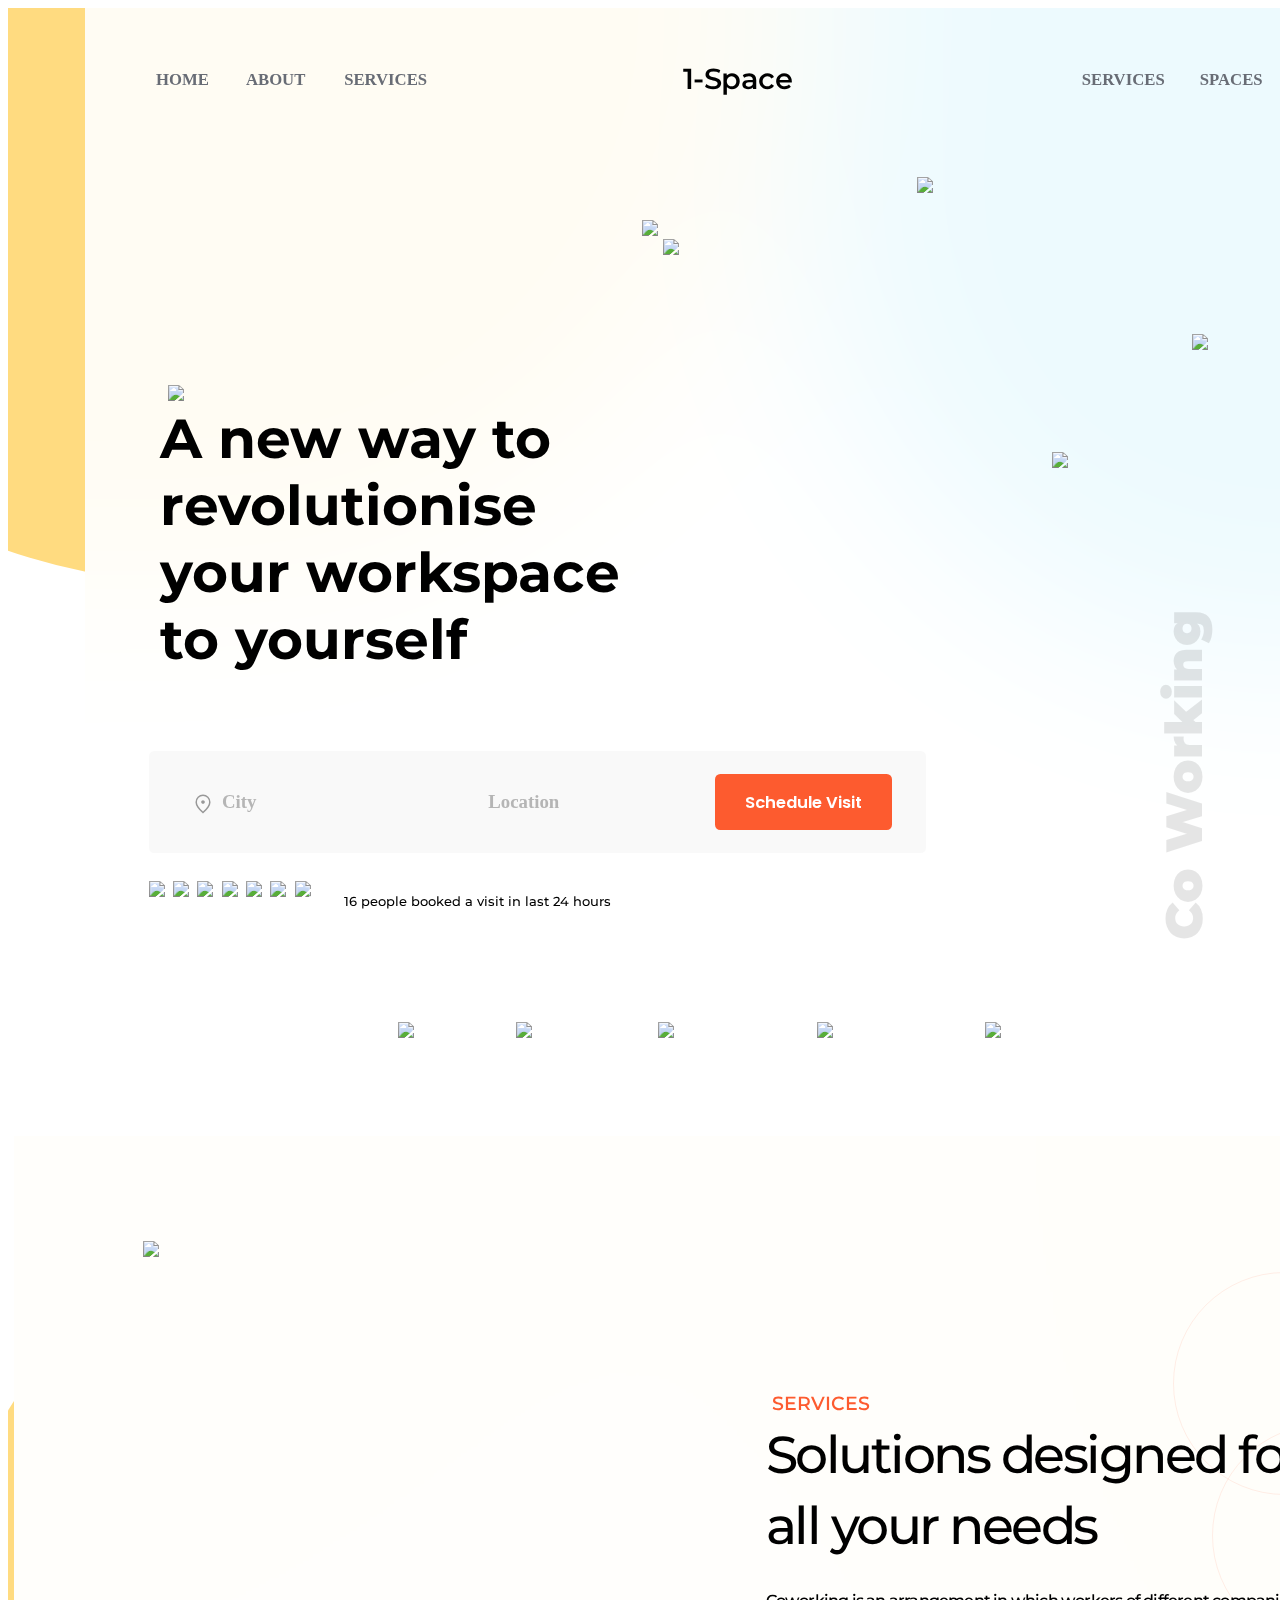
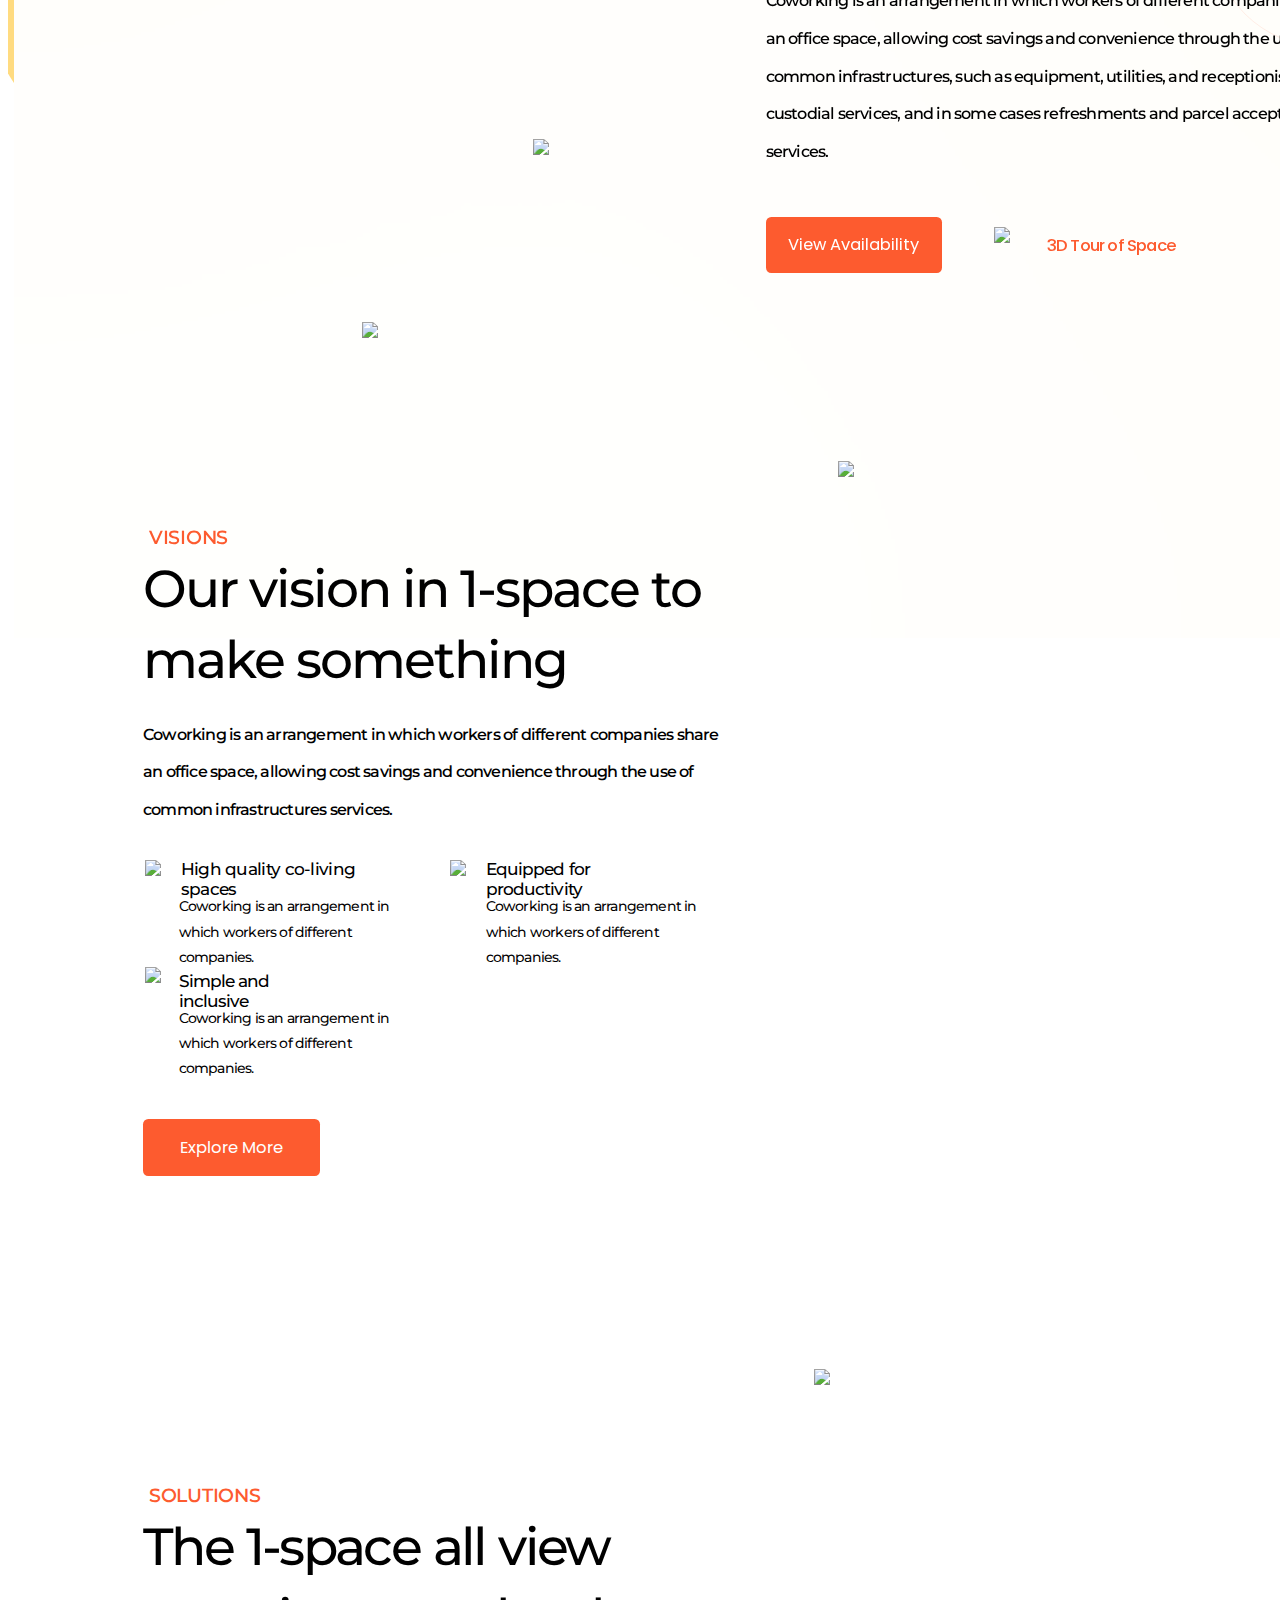
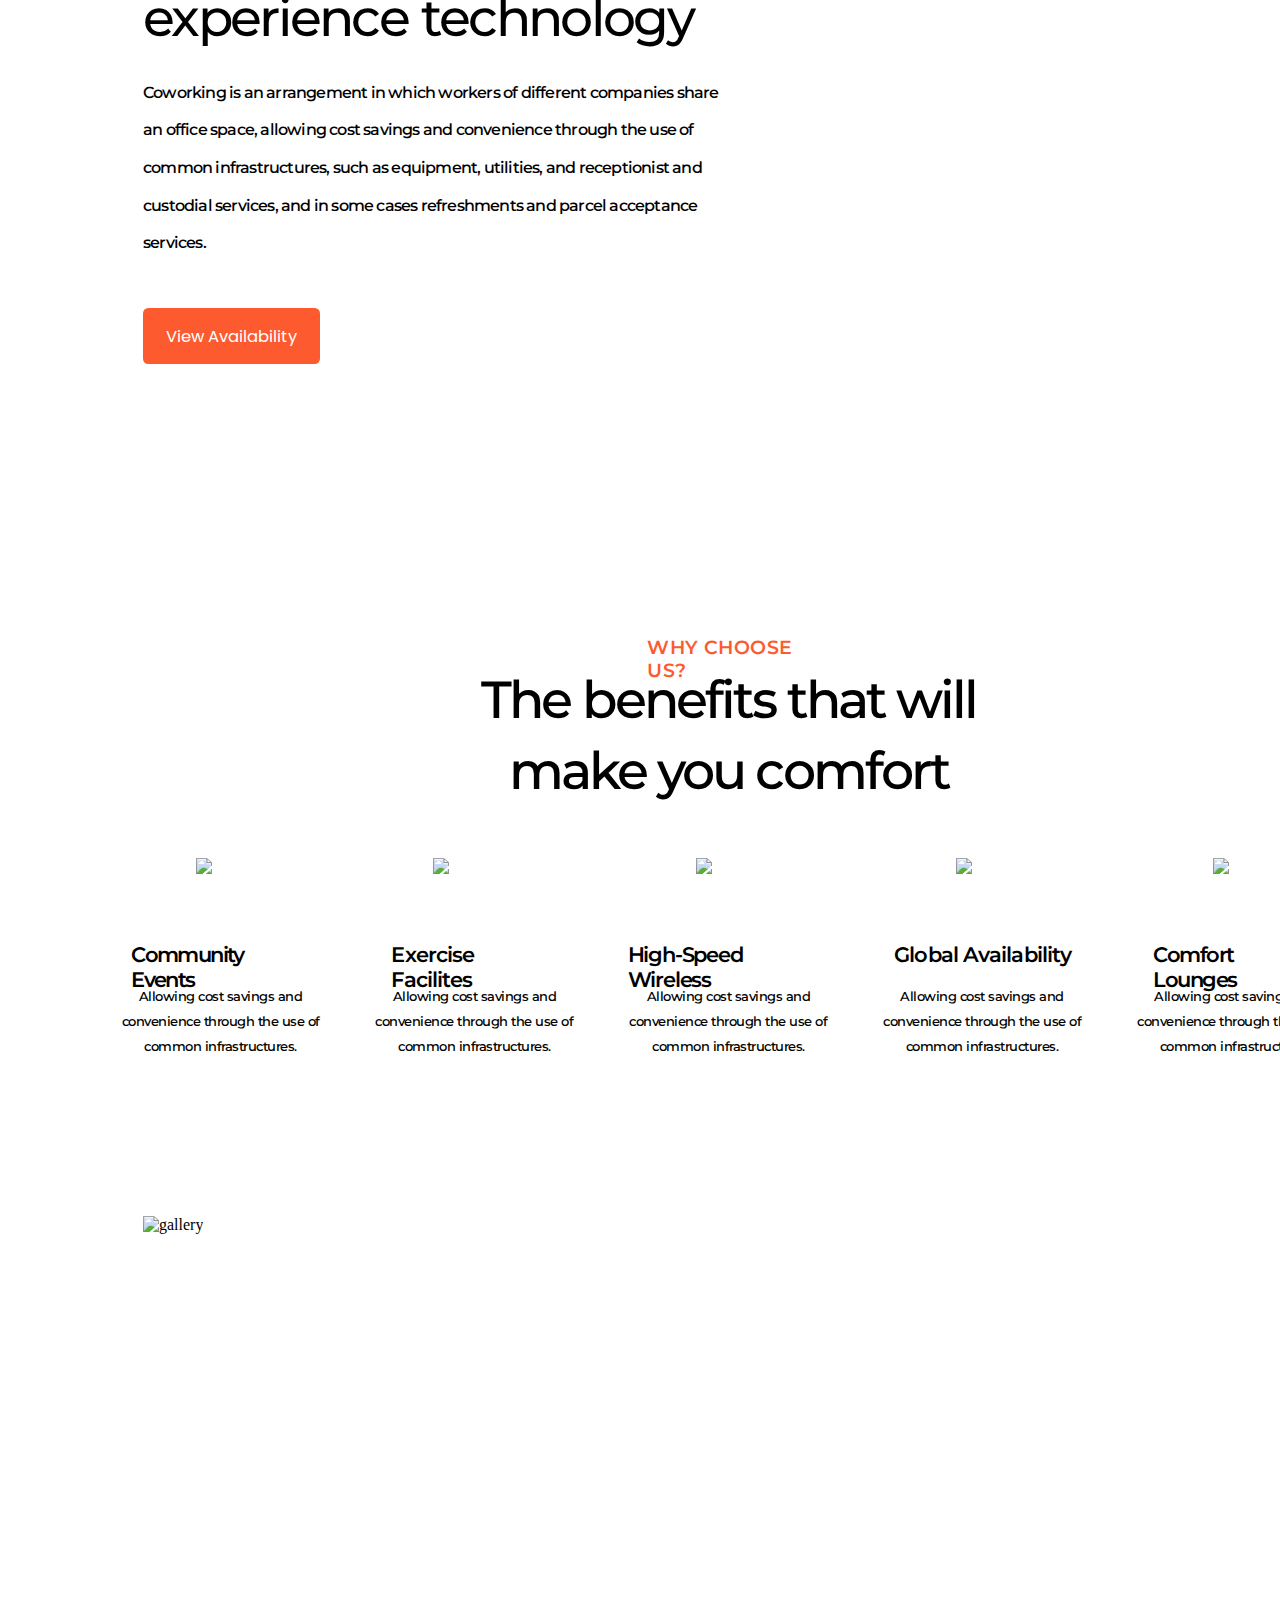
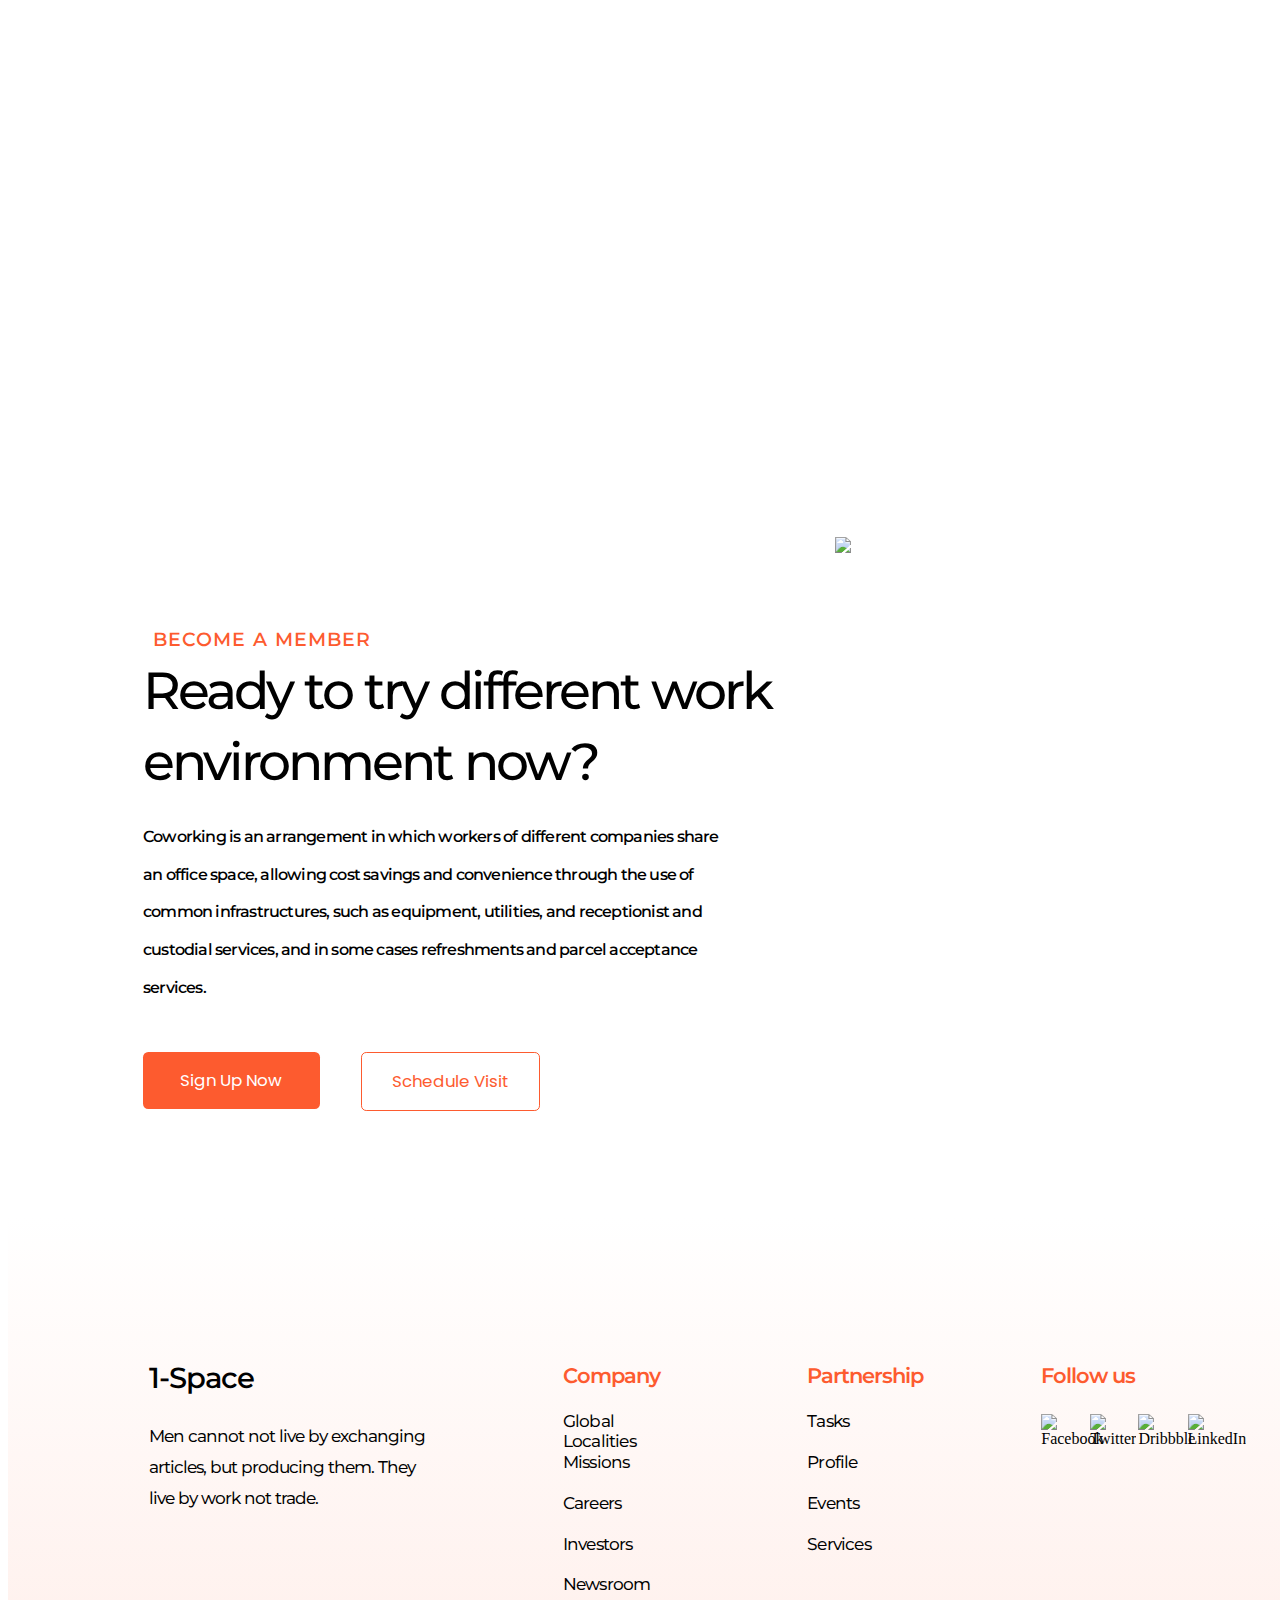
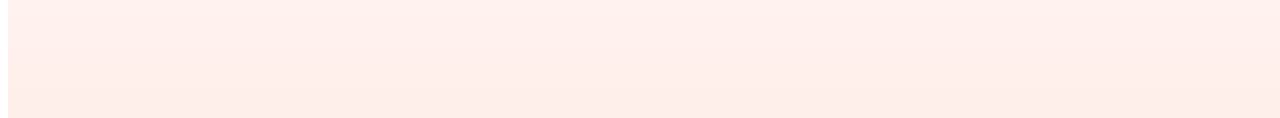
==== CSE Lab Courses/2nd Semester/Web Design Lab (FTTE)/Assignment 1/1-Space/index.html @ 78425a71 "Add files via upload" ====
<!DOCTYPE html>
<html lang="en">
<head>
    <meta charset="UTF-8">
    <meta name="viewport" content="width=device-width, initial-scale=1.0">
    <title>1-Space</title>
    <link rel="stylesheet" href="style.css">
    <link rel="preconnect" href="https://fonts.googleapis.com">
    <link rel="preconnect" href="https://fonts.gstatic.com" crossorigin>
    <link href="https://fonts.googleapis.com/css2?family=Montserrat:ital,wght@0,100..900;1,100..900&display=swap" rel="stylesheet">
    <link
      href="https://db.onlinewebfonts.com/c/9b72b5e8dafcf26afb1b22f21acf3c58?family=Cera+PRO+Medium"
      rel="stylesheet"
    />
    <link rel="preconnect" href="https://fonts.googleapis.com">
    <link rel="preconnect" href="https://fonts.gstatic.com" crossorigin>
    <link href="https://fonts.googleapis.com/css2?family=Montserrat:ital,wght@0,100..900;1,100..900&family=Roboto:ital,wght@0,100..900;1,100..900&display=swap" rel="stylesheet">
    <link rel="preconnect" href="https://fonts.googleapis.com">
    <link rel="preconnect" href="https://fonts.gstatic.com" crossorigin>
    <link href="https://fonts.googleapis.com/css2?family=Montserrat:ital,wght@0,100..900;1,100..900&family=Poppins:ital,wght@0,100;0,200;0,300;0,400;0,500;0,600;0,700;0,800;0,900;1,100;1,200;1,300;1,400;1,500;1,600;1,700;1,800;1,900&family=Roboto:ital,wght@0,100..900;1,100..900&display=swap" rel="stylesheet">
    <link rel="preconnect" href="https://fonts.googleapis.com">
    <link rel="preconnect" href="https://fonts.gstatic.com" crossorigin>
    <link href="https://fonts.googleapis.com/css2?family=Montserrat:ital,wght@0,100..900;1,100..900&family=Poppins:ital,wght@0,100;0,200;0,300;0,400;0,500;0,600;0,700;0,800;0,900;1,100;1,200;1,300;1,400;1,500;1,600;1,700;1,800;1,900&family=Roboto:ital,wght@0,100..900;1,100..900&display=swap" rel="stylesheet">
</head>
<body>
    <div class="main">
        <div class="circle1"></div>
        <div class="circle2"></div>
        <div class="main1"></div> <!-- Blured plate -->

        <div class="menu1">
            <div class="Home"><a href="#">HOME</a></div>
            <div class="About"><a href="#">ABOUT</a></div>
            <div class="Services"><a href="#">SERVICES</a></div>
        </div>

        <div class="menu2">1-Space</div>
        <div class="menu3"><a href="#">SERVICES</a></div>
        <div class="menu4"><a href="#">SPACES</a></div>
        <div class="menu5"><a href="#">EVENTS</a></div>
        <div class="wavy-text"><img src="images/Vector 1.png"></div>
        <div class="A_new_wa_text"><h1>A new way to revolutionise your workspace to yourself</h1></div>
        <div class="rectangle"><img src="images/Rectangle 10.png"></div>
        <div class="mask_group"><img src="images/Mask Group.png"></div>
        <div class="ellipse1_img"><img src="images/Ellipse 1.png"></div>
        <div class="ellipse3_img"><img src="images/Ellipse 3.png"></div>
        <div class="ellipse2_img"><img src="images/Ellipse 2.png"></div>
        <div class="co_working_text"><b>Co Working</b></div>
        <div class="transperent_base"></div>
        <div class="Sche">
            <button class="b1">Schedule Visit</button>
        </div>
        <div class="location"><a href="#">Location</a></div>
        <div class="city"><a href="#">City</a></div>
        <div class="location_icon"><svg xmlns="http://www.w3.org/2000/svg" height="24px" viewBox="0 -960 960 960" width="24px" fill="#989898"><path d="M480.07-485.39q29.85 0 51.04-21.26 21.2-21.26 21.2-51.11 0-29.85-21.26-51.05Q509.79-630 479.93-630q-29.85 0-51.04 21.26-21.2 21.26-21.2 51.12 0 29.85 21.26 51.04 21.26 21.19 51.12 21.19ZM480-179.46q117.38-105.08 179.65-201.58 62.27-96.5 62.27-169.04 0-109.38-69.5-179.84-69.5-70.46-172.42-70.46-102.92 0-172.42 70.46-69.5 70.46-69.5 179.84 0 72.54 62.27 169.04 62.27 96.5 179.65 201.58Zm0 79.84Q329-230.46 253.54-343.15q-75.46-112.7-75.46-206.93 0-138.46 89.57-224.19Q357.23-860 480-860t212.35 85.73q89.57 85.73 89.57 224.19 0 94.23-75.46 206.93Q631-230.46 480-99.62Zm0-458.07Z"/></svg></div>
        <div class="img1"><img src="images/Ellipse 31.png"></div>
        <div class="img2"><img src="images/Ellipse 32.png"></div>
        <div class="img3"><img src="images/Ellipse 33.png"></div>
        <div class="img4"><img src="images/Ellipse 34.png"></div>
        <div class="img5"><img src="images/Ellipse 35.png"></div>
        <div class="img6"><img src="images/Ellipse 36.png"></div>
        <div class="img7"><img src="images/Ellipse 37.png"></div>
        <div class="ten">+10</div>
        <div class="sixten_people_text">16 people booked a visit in last 24 hours</div>
        <div class="five_img">
            <div class="google_img"><img src="images/google.png"></div>
            <div class="slack_img"><img src="images/slack.png"></div>
            <div class="Bitmap_img"><img src="images/Bitmap (1).png"></div>
            <div class="dropbox_img"><img src="images/dropbox.png"></div>
            <div class="shopify_img"><img src="images/shopify.png"></div>
        </div>


        <!-- division2 -->


        <div class="circle3"></div>
        <div class="circle4"></div>
        <div class="div1"></div>
        <div class="ring1"></div>
        <div class="ring2"></div>
        <div class="ring3"></div>
        <div class="group88_img"><img src="images/Group 88.png"></div>
        <div class="group46_img"><img src="images/Group 46.png"></div>
        <div class="group84_img"><img src="images/Group 84.png"></div>
        <button class="ser_text">SERVICES</button>
        <div class="solutions_text">Solutions designed for all your needs</div>
        <div class="coworking_is_an_text">Coworking is an arrangement in which workers of different companies share an office space, allowing cost savings and convenience through the use of common infrastructures, such as equipment, utilities, and receptionist and custodial services, and in some cases refreshments and parcel acceptance services.</div>
        <div class="view_ava">
            <button class="b2">View Availability</button>
        </div>
        <div class="group83_img"><img src="images/Group 83.png"></div>
        <div class="backBotton_color"></div>
        <button class="threeD_text">3D Tour of Space</button>


        <!-- division3 -->


        <button class="visions_text">VISIONS</button>
        <div class="ourVision_text">Our vision in 1-space to make something</div>
        <div class="CoworkingIsAn_text">Coworking is an arrangement in which workers of different companies share an office space, allowing cost savings and convenience through the use of common infrastructures services.</div>
        <div class="group94_img"><img src="images/Group 94.png"></div>
        <div class="group96_img"><img src="images/Group 96.png"></div>
        <div class="group95_img"><img src="images/Group 95.png"></div>
        <div class="highQuality_text">High quality co-living spaces</div>
        <div class="CoworkingIsAnArrangement1_text">Coworking is an arrangement in which workers of different companies.</div>
        <div class="simple_text">Simple and inclusive</div>
        <div class="CoworkingIsAnArrangement2_text">Coworking is an arrangement in which workers of different companies.</div>
        <div class="equipped_text">Equipped for productivity</div>
        <div class="CoworkingIsAnArrangement3_text">Coworking is an arrangement in which workers of different companies.</div>
        <div class="group85_img"><img src="images/Group 85.png"></div>
        <div class="exploreMore">
            <button class="b3">Explore More</button>
        </div>


        <!-- division4 -->


        <button class="solutions_text_header">SOLUTIONS</button>
        <div class="theOneSpace_text">The 1-space all view experience technology</div>
        <div class="coworkingIs_text">Coworking is an arrangement in which workers of different companies share an office space, allowing cost savings and convenience through the use of common infrastructures, such as equipment, utilities, and receptionist and custodial services, and in some cases refreshments and parcel acceptance services.</div>
        <div class="view_ava2">
            <button class="b4">View Availability</button>
        </div>
        <div class="group91_img"><img src="images/Group 91.png"></div>


        <!-- division5 -->

        
        <div class="whyChooseUs_text">WHY CHOOSE US?</div>
        <div class="theBenefits_text">The benefits that will make you comfort</div>
        <div class="container">
            <div class="event_img"><img src="images/event.png"></div>
            <div class="dumbbell_img"><img src="images/dumbbell.png"></div>
            <div class="wifi_img"><img src="images/wifi (1).png"></div>
            <div class="internet_img"><img src="images/internet.png"></div>
            <div class="group_img"><img src="images/Group.png"></div>
            <div class="community_text">Community Events</div>
            <div class="exercise_text">Exercise Facilites</div>
            <div class="high-speed_text">High-Speed Wireless</div>
            <div class="global_text">Global Availability</div>
            <div class="comfort_text">Comfort Lounges</div>
            <div class="allowingCost1_text">Allowing cost savings and convenience through the use of common infrastructures.</div>
            <div class="allowingCost2_text">Allowing cost savings and convenience through the use of common infrastructures.</div>
            <div class="allowingCost3_text">Allowing cost savings and convenience through the use of common infrastructures.</div>
            <div class="allowingCost4_text">Allowing cost savings and convenience through the use of common infrastructures.</div>
            <div class="allowingCost5_text">Allowing cost savings and convenience through the use of common infrastructures.</div>
        </div>


        <!-- division6 -->


        <div class="gallery_img"><img src="images/Gallery.png" alt="gallery"></div>


        <!-- division7 -->


        <button class="becomeA_text">BECOME A MEMBER</button>
        <div class="readyTo_text">Ready to try different work environment now?</div>
        <div class="coworkingIs2_text">Coworking is an arrangement in which workers of different companies share an office space, allowing cost savings and convenience through the use of common infrastructures, such as equipment, utilities, and receptionist and custodial services, and in some cases refreshments and parcel acceptance services.</div>
        <div class="sign_Up_Now">
            <button class="b5">Sign Up Now</button>
        </div>
        <div class="schedule_Visit">
            <button class="b6">Schedule Visit</button>
        </div>
        <div class="image_img"><img src="images/image.png"></div>


        <!-- division8 -->


        <div class="footer_background"></div>
        <div class="onespace_text">1-Space</div>
        <div class="menCannot_text">Men cannot not live by exchanging articles, but producing them. They live by work not trade.</div>
        <div class="company_text">Company</div>
        <div class="company_subpart_text">
            <div class="globalLocalities_text"><a href="#">Global Localities</a></div>
            <div class="missions_text"><a href="#">Missions</a></div>
            <div class="careers_text"><a href="#">Careers</a></div>
            <div class="investors_text"><a href="#">Investors</a></div>
            <div class="newsroom_text"><a href="#">Newsroom</a></div>
        </div>
        <div class="partnership_text">Partnership</div>
        <div class="partnership_subpart_text">
            <div class="tasks_text"><a href="#">Tasks</a></div>
            <div class="profile_text"><a href="#">Profile</a></div>
            <div class="events_text"><a href="#">Events</a></div>
            <div class="serVices_text"><a href="#">Services</a></div>
        </div>
        <div class="followUs_text">Follow us</div>
        <div class="facebook_img"><img src="images/Facebook.png" alt="Facebook"></div>
        <div class="twitter_img"><img src="images/Twitter.png" alt="Twitter"></div>
        <div class="dribbble_img"><img src="images/Dribbble.png" alt="Dribbble"></div>
        <div class="linkedIn_img"><img src="images/LinkedIn.png" alt="LinkedIn"></div>
    </div>
</body>
</html>
---- CSE Lab Courses/2nd Semester/Web Design Lab (FTTE)/Assignment 1/1-Space/style.css ----
.main{
    height: 6510px;
    width: 1441px;
    background-color: white;
    overflow: hidden;
    position: absolute;
}
.main a:hover{
    color: #FD5B2F;
}
.menu1{
    height: 41.79px;
    width: 285.21px;
    position: absolute;

    top: 51.19px;
    left: 137.64px;
}
.menu1 a{
    text-decoration: none;
    font-family: "Cera PRO Medium";
    font-optical-sizing: auto;
    font-weight: 599;
    font-style: normal;
    font-size: 16.72px;
    color: #686C75;
    transition: 0.4s;
}
.menu2{
    height: 36.57px;
    width: 114.47px;
    position: absolute;

    font-family: "Montserrat", sans-serif;
    font-optical-sizing: auto;
    font-weight: 580;
    font-style: normal;
    font-size: 29.25px;
    letter-spacing: -0.5px;

    top: 53.28px;
    left: 674.63px;
}
.menu3{
    height: 20.89px;
    width: 76.27px;
    position: absolute;

    top: 61.64px;
    left: 1073.73px;
}
.menu3 a{
    text-decoration: none;
    font-family: "Cera PRO Medium";
    font-optical-sizing: auto;
    font-weight: 599;
    font-style: normal;
    font-size: 16.72px;
    color: #686C75;
    transition: 0.4s;
}
.menu4{
    height: 20.89px;
    width: 59.55px;
    position: absolute;

    top: 61.64px;
    left: 1191.78px;
}
.menu4 a{
    text-decoration: none;
    font-family: "Cera PRO Medium";
    font-optical-sizing: auto;
    font-weight: 599;
    font-style: normal;
    font-size: 16.72px;
    color: #686C75;
    transition: 0.4s;
}
.menu5{
    height: 20.89px;
    width: 61.64px;
    position: absolute;

    top: 61.64px;
    left: 1293.12px;
}
.menu5 a{
    text-decoration: none;
    font-family: "Cera PRO Medium";
    font-optical-sizing: auto;
    font-weight: 599;
    font-style: normal;
    font-size: 16.72px;
    color: #686C75;
    transition: 0.4s;
}
.Home a{
    height: 20.89px;
    width: 48.06px;
    position: absolute;

    top: 10.45px;
    left: 10.45px;
}
.About a{
    height: 20.89px;
    width: 56.42px;
    position: absolute;

    top: 10.45px;
    left: 100.3px;
}
.Services a{
    height: 20.89px;
    width: 76.27px;
    position: absolute;

    top: 10.45px;
    left: 198.5px;
}
.circle1{
    height: 1172.2px;
    width: 1172.2px;
    background-color: #FFDB80;
    border-radius: 600px;
    
    position: absolute;
    top: -597px;
    left: -394px;
}
.circle2{
    height: 944px;
    width: 943px;
    background-color: #47CAF3;
    border-radius: 600px;
    
    position: absolute;
    top: -288.51px;
    left: 801.18px;
}
.main1{
    height: 940px;
    width: 1364px;
    background-color: rgba(255, 255, 255, 0.9);
    backdrop-filter: blur(100px);

    position: absolute;
    right: 0px;
}
.wavy-text {
    position: absolute;
    width: 78.36px;
    height: 15.67px;
    top: 377.15px;
    left: 159.58px;
}
.A_new_wa_text{
    position: absolute;
    width: 474.31px;
    height: 271.63px;
    left: 152.26px;
    top: 360.4px;
    font-family: "Montserrat", sans-serif;
    font-optical-sizing: auto;
    font-weight: 563;
    font-style: normal;
    font-size: 27.51px;
}
.rectangle{
    position: absolute;
    left: 633.89px;
    top: 212.08px;
    width: 476.4px;
    height: 710.95px;
}
.mask_group{
    position: absolute;
    left: 654.79px;
    top: 230.89px;
    width: 476.4px;
    height: 690.57px;
}
.ellipse1_img{
    position: absolute;
    left: 909.37px;
    top: 168.55px;
    width: 230.89px;
    height: 230.89px;
}
.ellipse3_img{
    position: absolute;
    left: 1184.14px;
    top: 326.3px;
    width: 74.18px;
    height: 74.18px;
}
.ellipse2_img{
    position: absolute;
    left: 1044.19px;
    top: 444.36px;
    width: 141.04px;
    height: 141.04px;
}
.co_working_text{
    position: absolute;
    left: 1143.72px;
    top: 457.46px;
    width: 67.91px;
    height: 474.31px;
    font-family: "Montserrat", sans-serif;
    font-optical-sizing: auto;
    font-weight: 563;
    font-style: normal;
    font-size: 51.19px;
    writing-mode: sideways-lr;
    color: rgba(0, 0, 0, 0.1);
}
.transperent_base{
    position: absolute;
    left: 140.77px;
    top: 742.81px;
    width: 777.29px;
    height: 102.38px;
    background-color: rgba(243, 243, 243, 0.5);
    backdrop-filter: blur(20px);
    border-radius: 5.22px;
}
.Sche{
    position: absolute;
    left: 707.02px;
    top: 765.8px;
    width: 176.56px;
    height: 56.42px;
    background-color: #FD5B2F;
    border-radius: 5.22px;
    transition: 0.4s;
}
.Sche:hover{
    background-color: #FFDB80;
}
.b1{
    position: absolute;
    width: 176.56px;
    height: 56.42px;
    color: #FFFFFF;
    background-color: transparent;
    border: none;
    font-family: "Poppins", sans-serif;
    font-optical-sizing: auto;
    font-weight: 563;
    font-style: normal;
    font-size: 16.42px;
    transition: 0.4s;
}
.b1:hover{
    color: #FD5B2F;
}
.location{
    position: absolute;
    left: 480.31px;
    top: 782.51px;
    width: 75.22px;
    height: 24.03px;
}
.location a{
    text-decoration: none;
    font-family: "Cera PRO Medium";
    font-optical-sizing: auto;
    display: flex;
    flex-wrap: nowrap;
    justify-content: space-between;
    font-weight: 599;
    font-style: normal;
    font-size: 18.81px;
    color: rgba(152, 152, 152, 0.7);
    transition: 0.4s;
}
.location:hover{
    color: #FD5B2F;
}
.city{
    position: absolute;
    left: 213.9px;
    top: 782.51px;
    width: 35.52px;
    height: 24.03px;
}
.city a{
    text-decoration: none;
    font-family: "Cera PRO Medium";
    font-optical-sizing: auto;
    display: flex;
    flex-wrap: nowrap;
    justify-content: space-between;
    font-weight: 599;
    font-style: normal;
    font-size: 18.81px;
    color: rgba(152, 152, 152, 0.7);
    transition: 0.4s;
}
.city:hover{
    color: #FD5B2F;
}
.location_icon{
    position: absolute;
    left: 182.56px;
    top: 783.56px;
    width: 15.67px;
    height: 20.89px;
}
.img1{
    position: absolute;
    left: 140.77px;
    top: 873.4px;
    width: 36px;
    height: 36px;
}
.img2{
    position: absolute;
    left: 165.07px;
    top: 873.4px;
    width: 36px;
    height: 36px;
}
.img3{
    position: absolute;
    left: 189.37px;
    top: 873.4px;
    width: 36px;
    height: 36px;
}
.img4{
    position: absolute;
    left: 213.67px;
    top: 873.4px;
    width: 36px;
    height: 36px;
}
.img5{
    position: absolute;
    left: 237.96px;
    top: 873.4px;
    width: 36px;
    height: 36px;
}
.img6{
    position: absolute;
    left: 262.26px;
    top: 873.4px;
    width: 36px;
    height: 36px;
}
.img7{
    position: absolute;
    left: 286.56px;
    top: 873.4px;
    width: 36px;
    height: 36px;
}
.ten{
    position: absolute;
    left: 295.3px;
    top: 873.4px;
    width: 19.85px;
    height: 37.61px;
    font-family: "Montserrat", sans-serif;
    font-optical-sizing: auto;
    font-weight: 500;
    font-style: normal;
    font-size: 10.45px;
    line-height: 37.6px;
    color: #FFFFFF;
}
.sixten_people_text{
    position: absolute;
    left: 336.14px;
    top: 874.69px;
    width: 581.92px;
    height: 37.61px;
    font-family: "Montserrat", sans-serif;
    font-optical-sizing: auto;
    font-weight: 500;
    font-style: normal;
    font-size: 12.54px;
    line-height: 37.6px;
}
.five_img{
    position: absolute;
    left: 390.47px;
    top: 1014.44px;
    width: 670.56px;
    height: 24.15px;
}
.google_img{
    position: absolute;
    width: 71.1px;
    height: 24.15px;
}
.slack_img{
    position: absolute;
    left: 117.58px;
    width: 95.83px;
    height: 24.15px;
}
.Bitmap_img{
    position: absolute;
    left: 259.9px;
    width: 112.44px;
    height: 24.15px;
}
.dropbox_img{
    position: absolute;
    left: 418.82px;
    width: 120.74px;
    height: 24.15px;
}
.shopify_img{
    position: absolute;
    left: 586.04px;
    width: 84.52px;
    height: 24.15px;
}


/* division2 */


.circle3{
    position: absolute;
    left: -36px;
    top: 1276px;
    width: 516px;
    height: 516px;
    background-color: #FFDB80;
    border-radius: 600px;
}
.circle4{
    position: absolute;
    left: 980px;
    top: 1248px;
    width: 726px;
    height: 726px;
    background-color: #FFDB80;
    border-radius: 600px;
}
.div1{
    position: absolute;
    left: 6px;
    top: 1128px;
    width: 1441px;
    height: 1102px;
    background-color: rgba(255, 255, 255, 0.9);
    backdrop-filter: blur(454.02px);
}
.ring1{
    position: absolute;
    left: 1165.12px;
    top: 1264.14px;
    width: 220.93px;
    height: 220.93px;
    border-radius: 600px;
    border: 1.04px solid rgba(253, 91, 47,0.1);
}
.ring2{
    position: absolute;
    left: 1203.89px;
    top: 1415.63px;
    width: 220.93px;
    height: 220.93px;
    border-radius: 600px;
    border: 1.04px solid rgba(253, 91, 47,0.1);
}
.ring3{
    position: absolute;
    left: 1313.91px;
    top: 1308.32px;
    width: 220.93px;
    height: 220.93px;
    border-radius: 600px;
    border: 1.04px solid rgba(253, 91, 47,0.1);
}
.group88_img{
    position: absolute;
    left: 135px;
    top: 1232.8px;
    width: 475.36px;
    height: 663.41px;
}
.group46_img{
    position: absolute;
    left: 524.69px;
    top: 1731.14px;
    width: 133.73px;
    height: 128.5px;
}
.group84_img{
    position: absolute;
    left: 354.4px;
    top: 1913.97px;
    width: 36.57px;
    height: 9.4px;
}
.ser_text{
    position: absolute;
    left: 757.67px;
    top: 1383.24px;
    width: 97.16px;
    height: 22.98px;
    background-color: transparent;
    border: none;
    font-family: "Montserrat", sans-serif;
    font-optical-sizing: auto;
    font-weight: 553;
    font-style: normal;
    font-size: 18.81px;
    color: #FD5B2F;
    transition: 0.4s;
}
.ser_text:hover{
    color: #FFDB80;
}
.solutions_text{
    position: absolute;
    left: 757.67px;
    top: 1411.45px;
    width: 546.4px;
    height: 142.08px;
    font-family: "Montserrat", sans-serif;
    font-optical-sizing: auto;
    line-height: 71px;
    letter-spacing: -2.5px;
    font-weight: 503;
    font-style: normal;
    font-size: 52.24px;
    transition: 0.4s;
}
.coworking_is_an_text{
    position: absolute;
    left: 757.67px;
    top: 1574.43px;
    width: 587.15px;
    height: 150.44px;
    font-family: "Montserrat", sans-serif;
    font-optical-sizing: auto;
    font-style: normal;
    font-weight: 533;
    font-size: 15.67px;
    line-height: 37.6px;
    letter-spacing: -0.8px;
}
.view_ava{
    position: absolute;
    left: 757.67px;
    top: 1808.65px;
    width: 176.56px;
    height: 56.42px;
    background-color: #FD5B2F;
    border-radius: 5.22px;
    transition: 0.4s;
}
.view_ava:hover{
    background-color: #FFDB80;
}
.b2{
    position: absolute;
    width: 176.56px;
    height: 56.42px;
    color: #FFFFFF;
    background-color: transparent;
    border: none;
    font-family: "Poppins", sans-serif;
    font-optical-sizing: auto;
    font-style: normal;
    font-size: 16.42px;
    transition: 0.4s;
}
.b2:hover{
    color: #FD5B2F;
}
.backBotton_color{
    position: absolute;
    left: 986.46px;
    top: 1819.1px;
    width: 35.52px;
    height: 35.52px;
    border-radius: 600px;
    background-color: transparent;
    transition: 0.4s;
}
.backBotton_color:hover{
    background-color: rgba(255, 219, 128, 0.2);
}
.group83_img{
    position: absolute;
    left: 986.46px;
    top: 1819.1px;
    width: 35.52px;
    height: 35.52px;
}
.threeD_text{
    position: absolute;
    left: 1027.66px;
    top: 1822.94px;
    width: 151.64px;
    height: 19.85px;
    border: none;
    font-family: "Poppins", sans-serif;
    font-optical-sizing: auto;
    font-style: normal;
    font-size: 16.72px;
    font-weight: 401;
    letter-spacing: -0.8px;
    background-color: transparent;
    color: #FD5B2F;
    transition: 0.4s;
}
.threeD_text:hover{
    color: #FFDB80;
}


/* division3 */


.visions_text{
    position: absolute;
    left: 135px;
    top: 2116.65px;
    width: 82.53px;
    height: 22.98px;
    background-color: transparent;
    border: none;
    font-family: "Montserrat", sans-serif;
    font-optical-sizing: auto;
    font-weight: 550;
    font-style: normal;
    font-size: 18.81px;
    letter-spacing: -0.3px;
    color: #FD5B2F;
    transition: 0.4s;
}
.visions_text:hover{
    color: #FFDB80;
}
.ourVision_text{
    position: absolute;
    left: 135px;
    top: 2144.86px;
    width: 561.03px;
    height: 142.08px;
    font-family: "Montserrat", sans-serif;
    font-optical-sizing: auto;
    font-weight: 500;
    font-style: normal;
    line-height: 71px;
    letter-spacing: -2px;
    font-size: 52.24px;
}
.CoworkingIsAn_text{
    position: absolute;
    left: 135px;
    top: 2307.84px;
    width: 587.15px;
    height: 112.83px;
    font-family: "Montserrat", sans-serif;
    font-optical-sizing: auto;
    font-style: normal;
    font-weight: 540;
    font-size: 15.67px;
    line-height: 37.6px;
    letter-spacing: -0.8px;
}
.group94_img{
    position: absolute;
    left: 137.09px;
    top: 2452.01px;
    width: 21.94px;
    height: 22.98px;
}
.group96_img{
    position: absolute;
    left: 137.09px;
    top: 2558.57px;
    width: 21.94px;
    height: 25.07px;
}
.group95_img{
    position: absolute;
    left: 442.16px;
    top: 2452.01px;
    width: 26.12px;
    height: 20.89px;
}
.highQuality_text{
    position: absolute;
    left: 172.61px;
    top: 2450.97px;
    width: 223.57px;
    height: 19.85px;
    font-family: "Montserrat", sans-serif;
    font-optical-sizing: auto;
    font-weight: 500;
    font-style: normal;
    letter-spacing: -0.7px;
    font-size: 16.72px;
}
.CoworkingIsAnArrangement1_text{
    position: absolute;
    left: 170.52px;
    top: 2486.49px;
    width: 247.6px;
    height: 50.15px;
    font-family: "Montserrat", sans-serif;
    font-optical-sizing: auto;
    font-style: normal;
    font-weight: 480;
    font-size: 13.58px;
    line-height: 25.1px;
    letter-spacing: -0.8px;
}
.simple_text{
    position: absolute;
    left: 170.52px;
    top: 2562.75px;
    width: 155.67px;
    height: 19.85px;
    font-family: "Montserrat", sans-serif;
    font-optical-sizing: auto;
    font-style: normal;
    font-weight: 500;
    font-size: 16.72px;
    letter-spacing: -1px;
}
.CoworkingIsAnArrangement2_text{
    position: absolute;
    left: 170.52px;
    top: 2598.27px;
    width: 247.6px;
    height: 50.15px;
    font-family: "Montserrat", sans-serif;
    font-optical-sizing: auto;
    font-style: normal;
    font-weight: 480;
    font-size: 13.58px;
    line-height: 25.1px;
    letter-spacing: -0.8px;
}
.equipped_text{
    position: absolute;
    left: 477.68px;
    top: 2450.97px;
    width: 195.37px;
    height: 19.85px;
    font-family: "Montserrat", sans-serif;
    font-optical-sizing: auto;
    font-style: normal;
    font-weight: 500;
    font-size: 16.72px;
    letter-spacing: -0.9px;
}
.CoworkingIsAnArrangement3_text{
    position: absolute;
    left: 477.68px;
    top: 2486.49px;
    width: 247.6px;
    height: 50.15px;
    font-family: "Montserrat", sans-serif;
    font-optical-sizing: auto;
    font-style: normal;
    font-weight: 480;
    font-size: 13.58px;
    line-height: 25.1px;
    letter-spacing: -0.8px;
}
.group85_img{
    position: absolute;
    left: 830.29px;
    top: 2053.08px;
    width: 566.25px;
    height: 724.01px;
}
.exploreMore{
    position: absolute;
    left: 135px;
    top: 2711.11px;
    width: 176.56px;
    height: 56.42px;
    background-color: #FD5B2F;
    border-radius: 5.22px;
    transition: 0.4s;
}
.exploreMore:hover{
    background-color: #FFDB80;
}
.b3{
    position: absolute;
    width: 176.56px;
    height: 56.42px;
    color: #FFFFFF;
    background-color: transparent;
    border: none;
    font-family: "Poppins", sans-serif;
    font-optical-sizing: auto;
    font-style: normal;
    font-size: 16.42px;
    transition: 0.4s;
}
.b3:hover{
    color: #FD5B2F;
}


/* division4 */


.solutions_text_header{
    position: absolute;
    left: 135px;
    top: 3074.68px;
    width: 115.97px;
    height: 22.98px;
    background-color: transparent;
    border: none;
    font-family: "Montserrat", sans-serif;
    font-optical-sizing: auto;
    font-weight: 550;
    font-style: normal;
    font-size: 18.81px;
    letter-spacing: -0.3px;
    color: #FD5B2F;
    transition: 0.4s;
}
.solutions_text_header:hover{
    color: #FFDB80;
}
.theOneSpace_text{
    position: absolute;
    left: 135px;
    top: 3102.88px;
    width: 550.58px;
    height: 142.08px;
    font-family: "Montserrat", sans-serif;
    font-optical-sizing: auto;
    font-weight: 500;
    font-style: normal;
    line-height: 71px;
    letter-spacing: -2.7px;
    word-spacing: 1.5px;
    font-size: 52.24px;
}
.coworkingIs_text{
    position: absolute;
    left: 135px;
    top: 3265.86px;
    width: 587.15px;
    height: 150.44px;
    font-family: "Montserrat", sans-serif;
    font-optical-sizing: auto;
    font-style: normal;
    font-weight: 540;
    font-size: 15.67px;
    line-height: 37.6px;
    letter-spacing: -0.8px;
}
.view_ava2{
    position: absolute;
    left: 135px;
    top: 3499.89px;
    width: 176.56px;
    height: 56.42px;
    background-color: #FD5B2F;
    border-radius: 5.22px;
    transition: 0.4s;
}
.view_ava2:hover{
    background-color: #FFDB80;
}
.b4{
    position: absolute;
    width: 176.56px;
    height: 56.42px;
    color: #FFFFFF;
    background-color: transparent;
    border: none;
    font-family: "Poppins", sans-serif;
    font-optical-sizing: auto;
    font-style: normal;
    font-size: 16.42px;
    transition: 0.4s;
}
.b4:hover{
    color: #FD5B2F;
}
.group91_img{
    position: absolute;
    left: 805.73px;
    top: 2960.8px;
    width: 1086.53px;
    height: 710.42px;
}


/* division5 */


.whyChooseUs_text{
    position: absolute;
    left: 639.38px;
    top: 3827.94px;
    width: 187.01px;
    height: 22.98px;
    font-family: "Montserrat", sans-serif;
    font-optical-sizing: auto;
    font-style: normal;
    font-weight: 600;
    font-size: 18.81px;
    letter-spacing: 0.4px;
    color: #FD5B2F;
}
.theBenefits_text{
    position: absolute;
    left: 472.22px;
    top: 3856.14px;
    width: 497.3px;
    height: 142.08px;
    font-family: "Montserrat", sans-serif;
    font-optical-sizing: auto;
    font-style: normal;
    font-weight: 530;
    font-size: 52.24px;
    line-height: 71px;
    letter-spacing: -2.9px;
    text-align: center;
}
.container{
    position: absolute;
    left: 104.47px;
    top: 4050.47px;
    width: 1231.75px;
    height: 200.59px;
}
.event_img{
    position: absolute;
    left: 83.58px;
    width: 50.14px;
    height: 52.24px;
}
.dumbbell_img{
    position: absolute;
    left: 320.74px;
    width: 83.58px;
    height: 52.24px;
}
.wifi_img{
    position: absolute;
    left: 584.01px;
    width: 63.53px;
    height: 52.24px;
}
.internet_img{
    position: absolute;
    left: 843.11px;
    width: 52.24px;
    height: 52.24px;
}
.group_img{
    position: absolute;
    left: 1100.11px;
    width: 46.92px;
    height: 52.24px;
}
.community_text{
    position: absolute;
    left: 18.81px;
    top: 83.58px;
    width: 179.7px;
    height: 26.12px;
    font-family: "Montserrat", sans-serif;
    font-optical-sizing: auto;
    font-style: normal;
    font-weight: 603;
    font-size: 20.89px;
    letter-spacing: -1.6px;
}
.exercise_text{
    position: absolute;
    left: 278.95px;
    top: 83.58px;
    width: 167.16px;
    height: 26.12px;
    font-family: "Montserrat", sans-serif;
    font-optical-sizing: auto;
    font-style: normal;
    font-weight: 603;
    font-size: 20.89px;
    letter-spacing: -0.9px;
}
.high-speed_text{
    position: absolute;
    left: 515.06px;
    top: 83.58px;
    width: 202.68px;
    height: 26.12px;
    font-family: "Montserrat", sans-serif;
    font-optical-sizing: auto;
    font-style: normal;
    font-weight: 603;
    font-size: 20.89px;
    letter-spacing: -1.2px;
}
.global_text{
    position: absolute;
    left: 781.47px;
    top: 83.58px;
    width: 177.61px;
    height: 26.12px;
    font-family: "Montserrat", sans-serif;
    font-optical-sizing: auto;
    font-style: normal;
    font-weight: 603;
    font-size: 20.89px;
    letter-spacing: -0.8px;
}
.comfort_text{
    position: absolute;
    left: 1040.56px;
    top: 83.58px;
    width: 166.11px;
    height: 26.12px;
    font-family: "Montserrat", sans-serif;
    font-optical-sizing: auto;
    font-style: normal;
    font-weight: 603;
    font-size: 20.89px;
    letter-spacing: -1.5px;
}
.allowingCost1_text{
    position: absolute;
    top: 125.37px;
    width: 216.26px;
    height: 75.22px;
    font-family: "Montserrat", sans-serif;
    font-optical-sizing: auto;
    font-style: normal;
    font-weight: 540;
    font-size: 12.54px;
    text-align: center;
    line-height: 25.1px;
    letter-spacing: -0.5px;
}
.allowingCost2_text{
    position: absolute;
    left: 253.87px;
    top: 125.37px;
    width: 216.26px;
    height: 75.22px;
    font-family: "Montserrat", sans-serif;
    font-optical-sizing: auto;
    font-style: normal;
    font-weight: 540;
    font-size: 12.54px;
    text-align: center;
    line-height: 25.1px;
    letter-spacing: -0.5px;
}
.allowingCost3_text{
    position: absolute;
    left: 507.74px;
    top: 125.37px;
    width: 216.26px;
    height: 75.22px;
    font-family: "Montserrat", sans-serif;
    font-optical-sizing: auto;
    font-style: normal;
    font-weight: 540;
    font-size: 12.54px;
    text-align: center;
    line-height: 25.1px;
    letter-spacing: -0.5px;
}
.allowingCost4_text{
    position: absolute;
    left: 761.62px;
    top: 125.37px;
    width: 216.26px;
    height: 75.22px;
    font-family: "Montserrat", sans-serif;
    font-optical-sizing: auto;
    font-style: normal;
    font-weight: 540;
    font-size: 12.54px;
    text-align: center;
    line-height: 25.1px;
    letter-spacing: -0.5px;
}
.allowingCost5_text{
    position: absolute;
    left: 1015.49px;
    top: 125.37px;
    width: 216.26px;
    height: 75.22px;
    font-family: "Montserrat", sans-serif;
    font-optical-sizing: auto;
    font-style: normal;
    font-weight: 540;
    font-size: 12.54px;
    text-align: center;
    line-height: 25.1px;
    letter-spacing: -0.5px;
}


/* division6 */


.gallery_img{
    position: absolute;
    left: 135px;
    top: 4407.77px;
    width: 1195.19px;
    height: 710.42px;
}


/* division7 */


.becomeA_text{
    position: absolute;
    left: 135px;
    top: 5419.08px;
    width: 237.46px;
    height: 22.98px;
    background-color: transparent;
    border: none;
    font-family: "Montserrat", sans-serif;
    font-optical-sizing: auto;
    font-weight: 550;
    font-style: normal;
    font-size: 18.81px;
    letter-spacing: 1px;
    word-spacing: 1px;
    color: #FD5B2F;
    transition: 0.4s;
}
.becomeA_text:hover{
    color: #FFDB80;
}
.readyTo_text{
    position: absolute;
    left: 135px;
    top: 5447.29px;
    width: 635.2px;
    height: 142.08px;
    font-family: "Montserrat", sans-serif;
    font-optical-sizing: auto;
    font-weight: 500;
    font-style: normal;
    line-height: 71px;
    letter-spacing: -3px;
    word-spacing: 1px;
    font-size: 52.24px;
}
.coworkingIs2_text{
    position: absolute;
    left: 135px;
    top: 5610.27px;
    width: 587.15px;
    height: 150.44px;
    font-family: "Montserrat", sans-serif;
    font-optical-sizing: auto;
    font-style: normal;
    font-weight: 540;
    font-size: 15.67px;
    line-height: 37.6px;
    letter-spacing: -0.8px;
}
.sign_Up_Now{
    position: absolute;
    left: 135px;
    top: 5844.29px;
    width: 176.56px;
    height: 56.42px;
    background-color: #FD5B2F;
    border-radius: 5.22px;
    transition: 0.4s;
}
.sign_Up_Now:hover{
    background-color: #FFDB80;
}
.b5{
    position: absolute;
    width: 176.56px;
    height: 56.42px;
    color: #FFFFFF;
    background-color: transparent;
    border: none;
    font-family: "Poppins", sans-serif;
    font-optical-sizing: auto;
    font-style: normal;
    font-size: 16.72px;
    transition: 0.4s;
}
.b5:hover{
    color: #FD5B2F;
}
.schedule_Visit{
    position: absolute;
    left: 353.35px;
    top: 5844.29px;
    width: 176.56px;
    height: 56.42px;
    border: solid #FD5B2F;
    border-width: 1.04px;
    border-radius: 5.22px;
    transition: 0.4s;
}
.schedule_Visit:hover{
    border: solid #FFDB80;
    border-width: 1.04px;
    border-radius: 5.22px;
}
.b6{
    position: absolute;
    width: 176.56px;
    height: 56.42px;
    color: #FD5B2F;
    background-color: transparent;
    border: none;
    font-family: "Poppins", sans-serif;
    font-optical-sizing: auto;
    font-style: normal;
    font-size: 16.72px;
    transition: 0.4s;
}
.b6:hover{
    color: #FFDB80;
}
.image_img{
    position: absolute;
    left: 826.62px;
    top: 5329.08px;
    width: 471.38px;
    height: 602.92px;
}


/* division8 */


.footer_background{
    position: absolute;
    top: 6009px;
    width: 1440.7px;
    height: 501.48px;
    background-image: linear-gradient(white, rgba(253, 91, 47, 0.1));
}
.onespace_text{
    left: 141px;
    top: 6152px;
    width: 114.47px;
    height: 36.57px;
    position: absolute;
    font-family: "Montserrat", sans-serif;
    font-optical-sizing: auto;
    font-weight: 550;
    font-style: normal;
    font-size: 29.25px;
    letter-spacing: -1px;
}
.menCannot_text{
    left: 141.04px;
    top: 6212.72px;
    width: 294.62px;
    height: 94.03px;
    position: absolute;
    font-family: "Montserrat", sans-serif;
    font-optical-sizing: auto;
    font-weight: 450;
    font-style: normal;
    font-size: 16.72px;
    line-height: 31.3px;
    letter-spacing: -1px;
}
.company_text{
    left: 554.76px;
    top: 6152.13px;
    width: 95.07px;
    height: 26.12px;
    position: absolute;
    font-family: "Montserrat", sans-serif;
    font-optical-sizing: auto;
    font-weight: 600;
    font-style: normal;
    font-size: 20.89px;
    line-height: 31.3px;
    letter-spacing: -1px;
    color: #FD5B2F;
}
.company_subpart_text{
    font-family: "Montserrat", sans-serif;
    font-optical-sizing: auto;
    font-weight: 450;
    font-style: normal;
    font-size: 16.72px;
    letter-spacing: -0.8px;
}
.globalLocalities_text a{
    left: 554.76px;
    top: 6203.32px;
    width: 127.46px;
    height: 19.85px;
    position: absolute;
    text-decoration: none;
    color: black;
    transition: 0.4s;
}
.missions_text a{
    left: 554.76px;
    top: 6244.07px;
    width: 62.68px;
    height: 19.85px;
    position: absolute;
    text-decoration: none;
    color: black;
    transition: 0.4s;
}
.careers_text a{
    left: 554.76px;
    top: 6284.81px;
    width: 60.6px;
    height: 19.85px;
    position: absolute;
    text-decoration: none;
    color: black;
    transition: 0.4s;
}
.investors_text a{
    left: 554.76px;
    top: 6325.56px;
    width: 66.86px;
    height: 19.85px;
    position: absolute;
    text-decoration: none;
    color: black;
    transition: 0.4s;
}
.newsroom_text a{
    left: 554.76px;
    top: 6366.3px;
    width: 80.45px;
    height: 19.85px;
    position: absolute;
    text-decoration: none;
    color: black;
    transition: 0.4s;
}
.partnership_text{
    left: 799.23px;
    top: 6152.13px;
    width: 110.74px;
    height: 26.12px;
    position: absolute;
    font-family: "Montserrat", sans-serif;
    font-optical-sizing: auto;
    font-weight: 600;
    font-style: normal;
    font-size: 20.89px;
    line-height: 31.3px;
    letter-spacing: -1px;
    color: #FD5B2F;
}
.partnership_subpart_text{
    font-family: "Montserrat", sans-serif;
    font-optical-sizing: auto;
    font-weight: 450;
    font-style: normal;
    font-size: 16.72px;
    letter-spacing: -0.8px;
}
.tasks_text a{
    left: 799.23px;
    top: 6203.32px;
    width: 41.79px;
    height: 19.85px;
    position: absolute;
    text-decoration: none;
    color: black;
    transition: 0.4s;
}
.profile_text a{
    left: 799.23px;
    top: 6244.07px;
    width: 47.01px;
    height: 19.85px;
    position: absolute;
    text-decoration: none;
    color: black;
    transition: 0.4s;
}
.events_text a{
    left: 799.23px;
    top: 6284.81px;
    width: 50.15px;
    height: 19.85px;
    position: absolute;
    text-decoration: none;
    color: black;
    transition: 0.4s;
}
.serVices_text a{
    left: 799.23px;
    top: 6325.56px;
    width: 63.73px;
    height: 19.85px;
    position: absolute;
    text-decoration: none;
    color: black;
    transition: 0.4s;
}
.followUs_text{
    left: 1033.25px;
    top: 6152.13px;
    width: 100.74px;
    height: 26.12px;
    position: absolute;
    font-family: "Montserrat", sans-serif;
    font-optical-sizing: auto;
    font-weight: 600;
    font-style: normal;
    font-size: 20.89px;
    line-height: 31.3px;
    letter-spacing: -1px;
    color: #FD5B2F;
}
.facebook_img{
    position: absolute;
    left: 1033.25px;
    top: 6206.46px;
    width: 41.79px;
    height: 41.79px;
}
.twitter_img{
    position: absolute;
    left: 1082.35px;
    top: 6206.46px;
    width: 41.79px;
    height: 41.79px;
}
.dribbble_img{
    position: absolute;
    left: 1130.41px;
    top: 6206.46px;
    width: 41.79px;
    height: 41.79px;
}
.linkedIn_img{
    position: absolute;
    left: 1179.51px;
    top: 6206.46px;
    width: 41.79px;
    height: 41.79px;
}
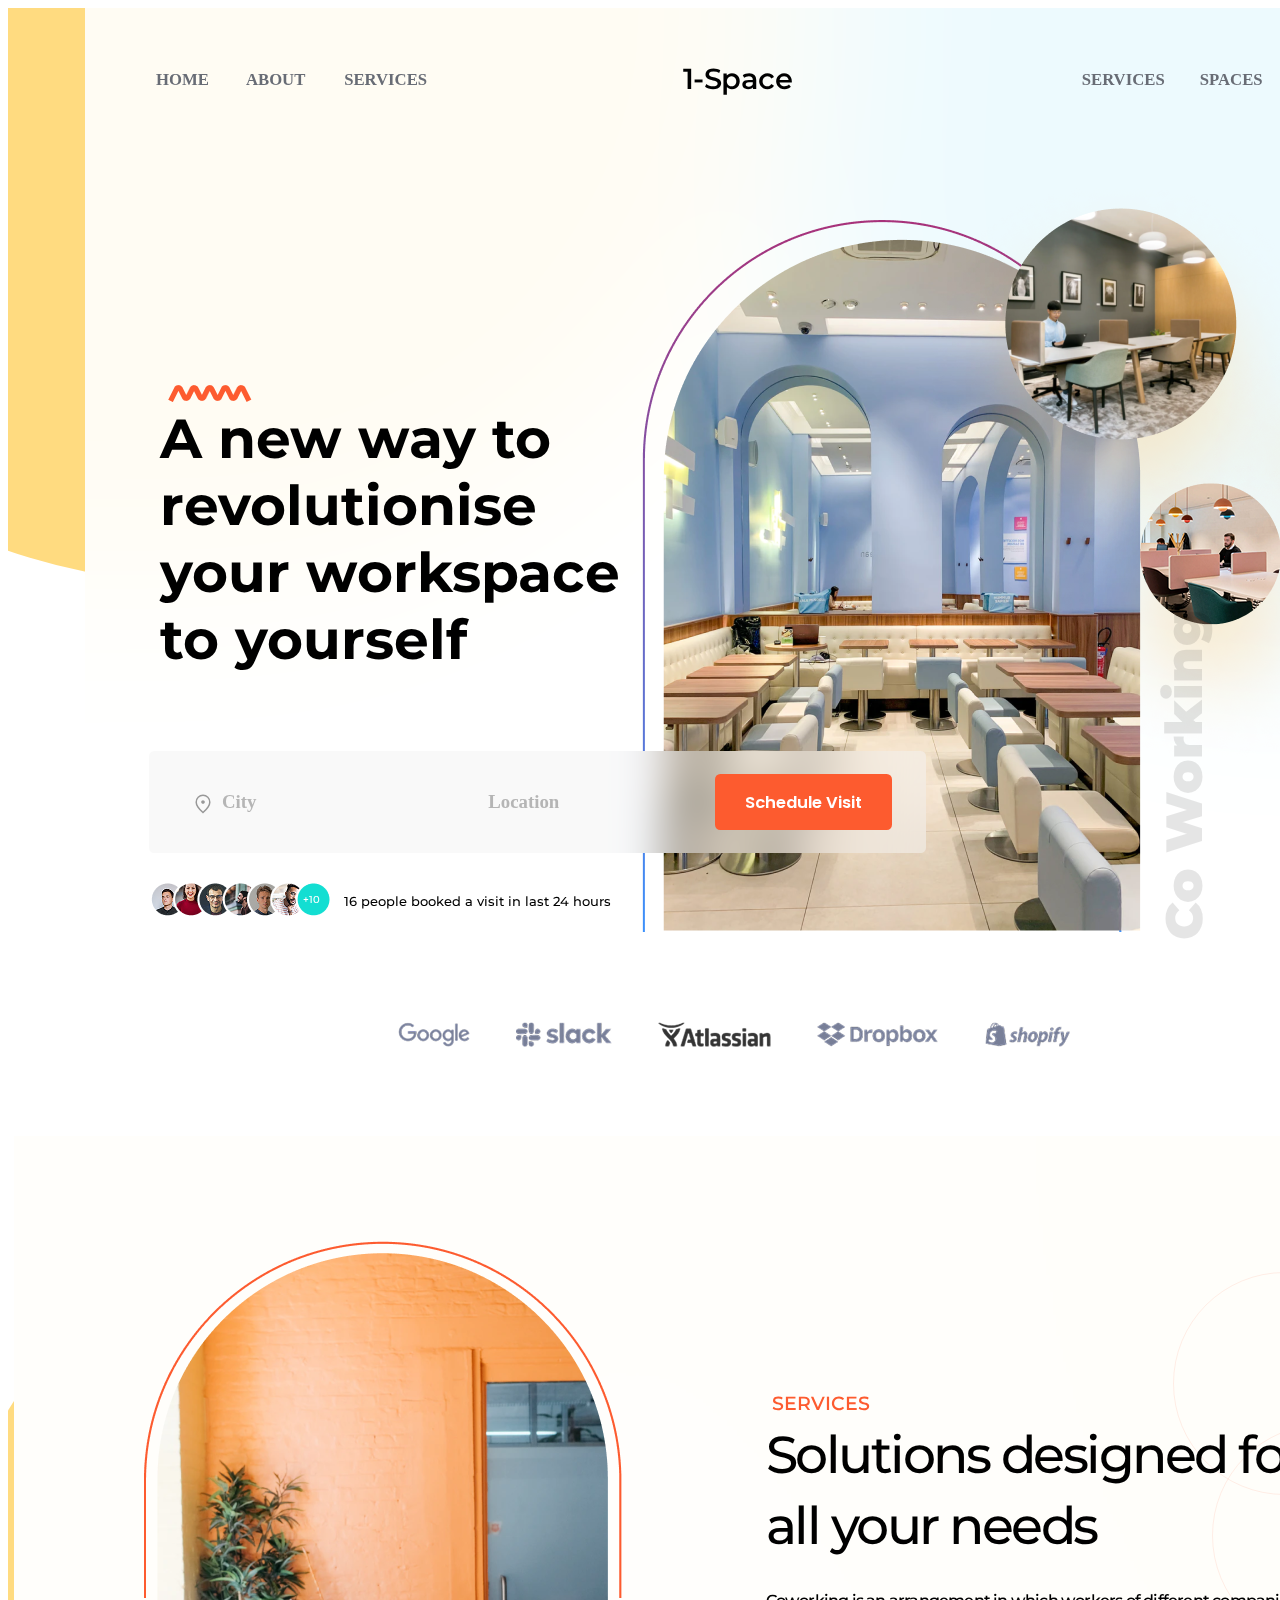
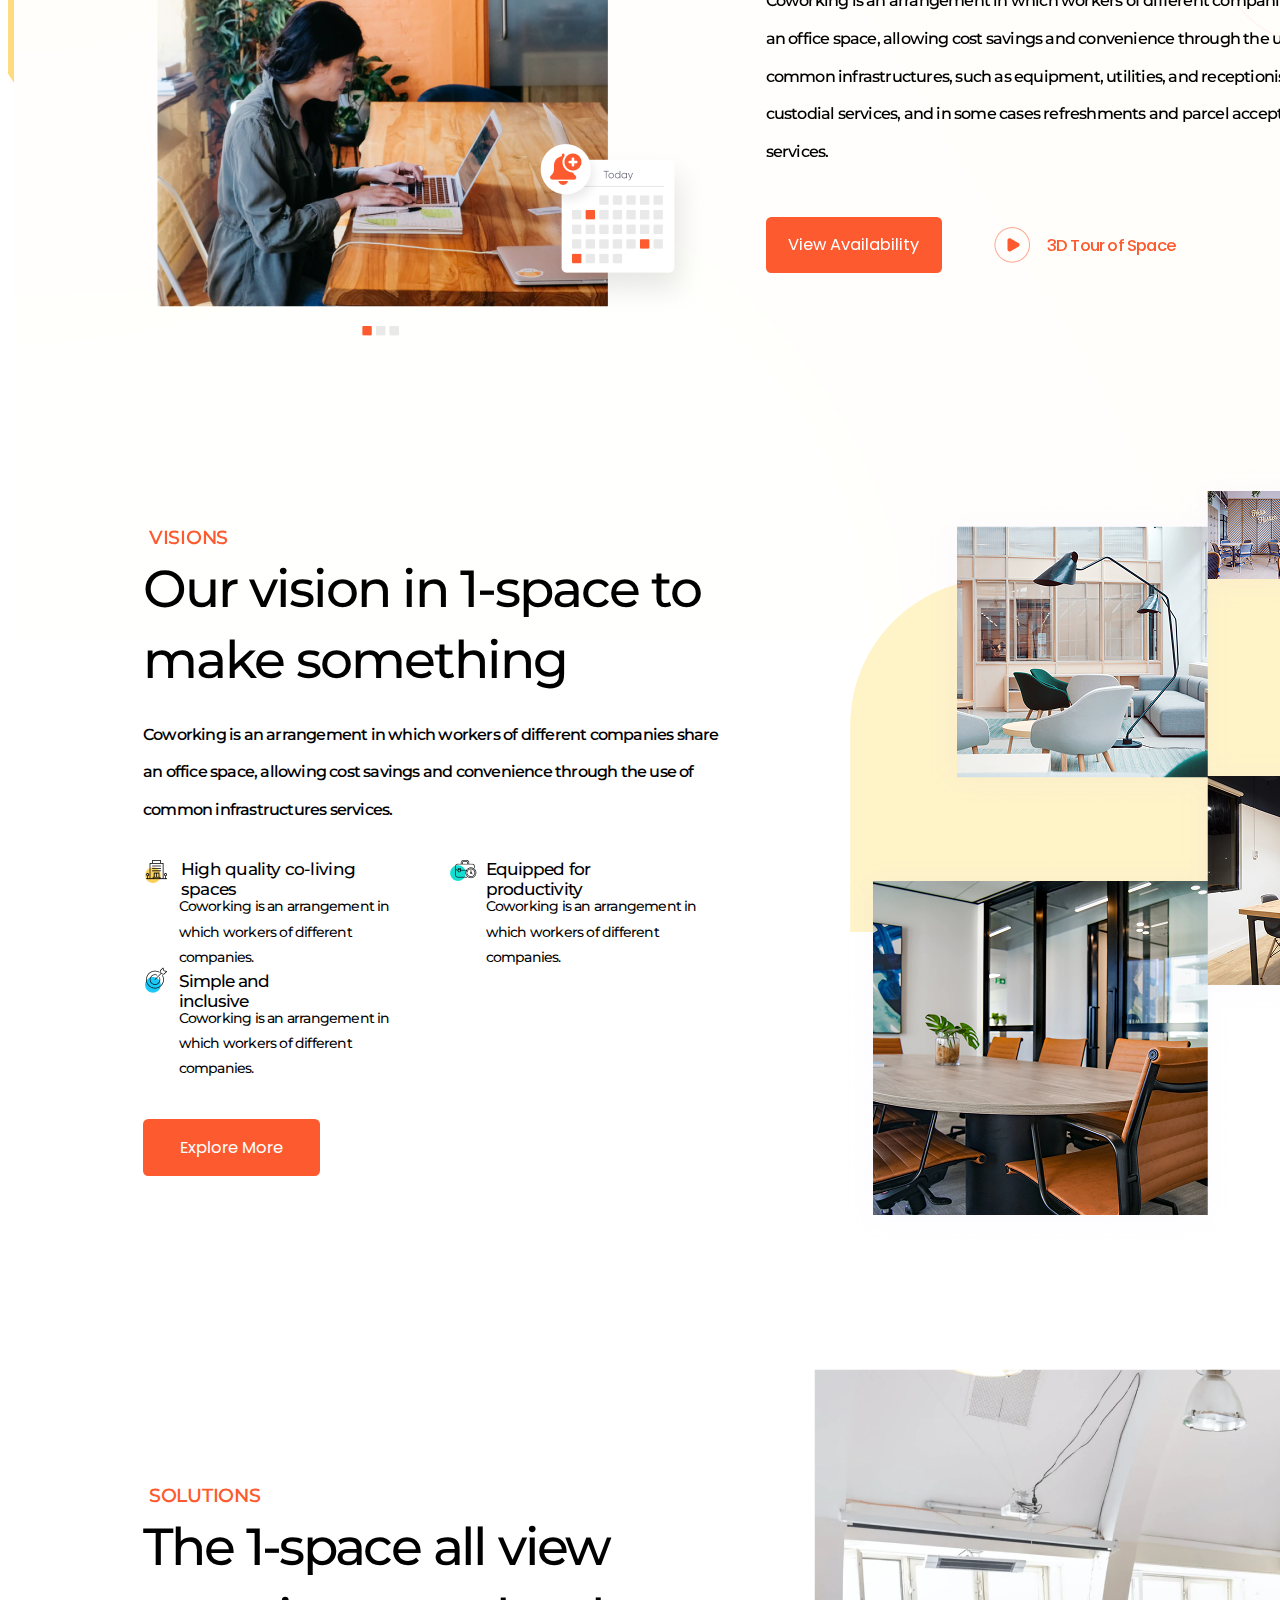
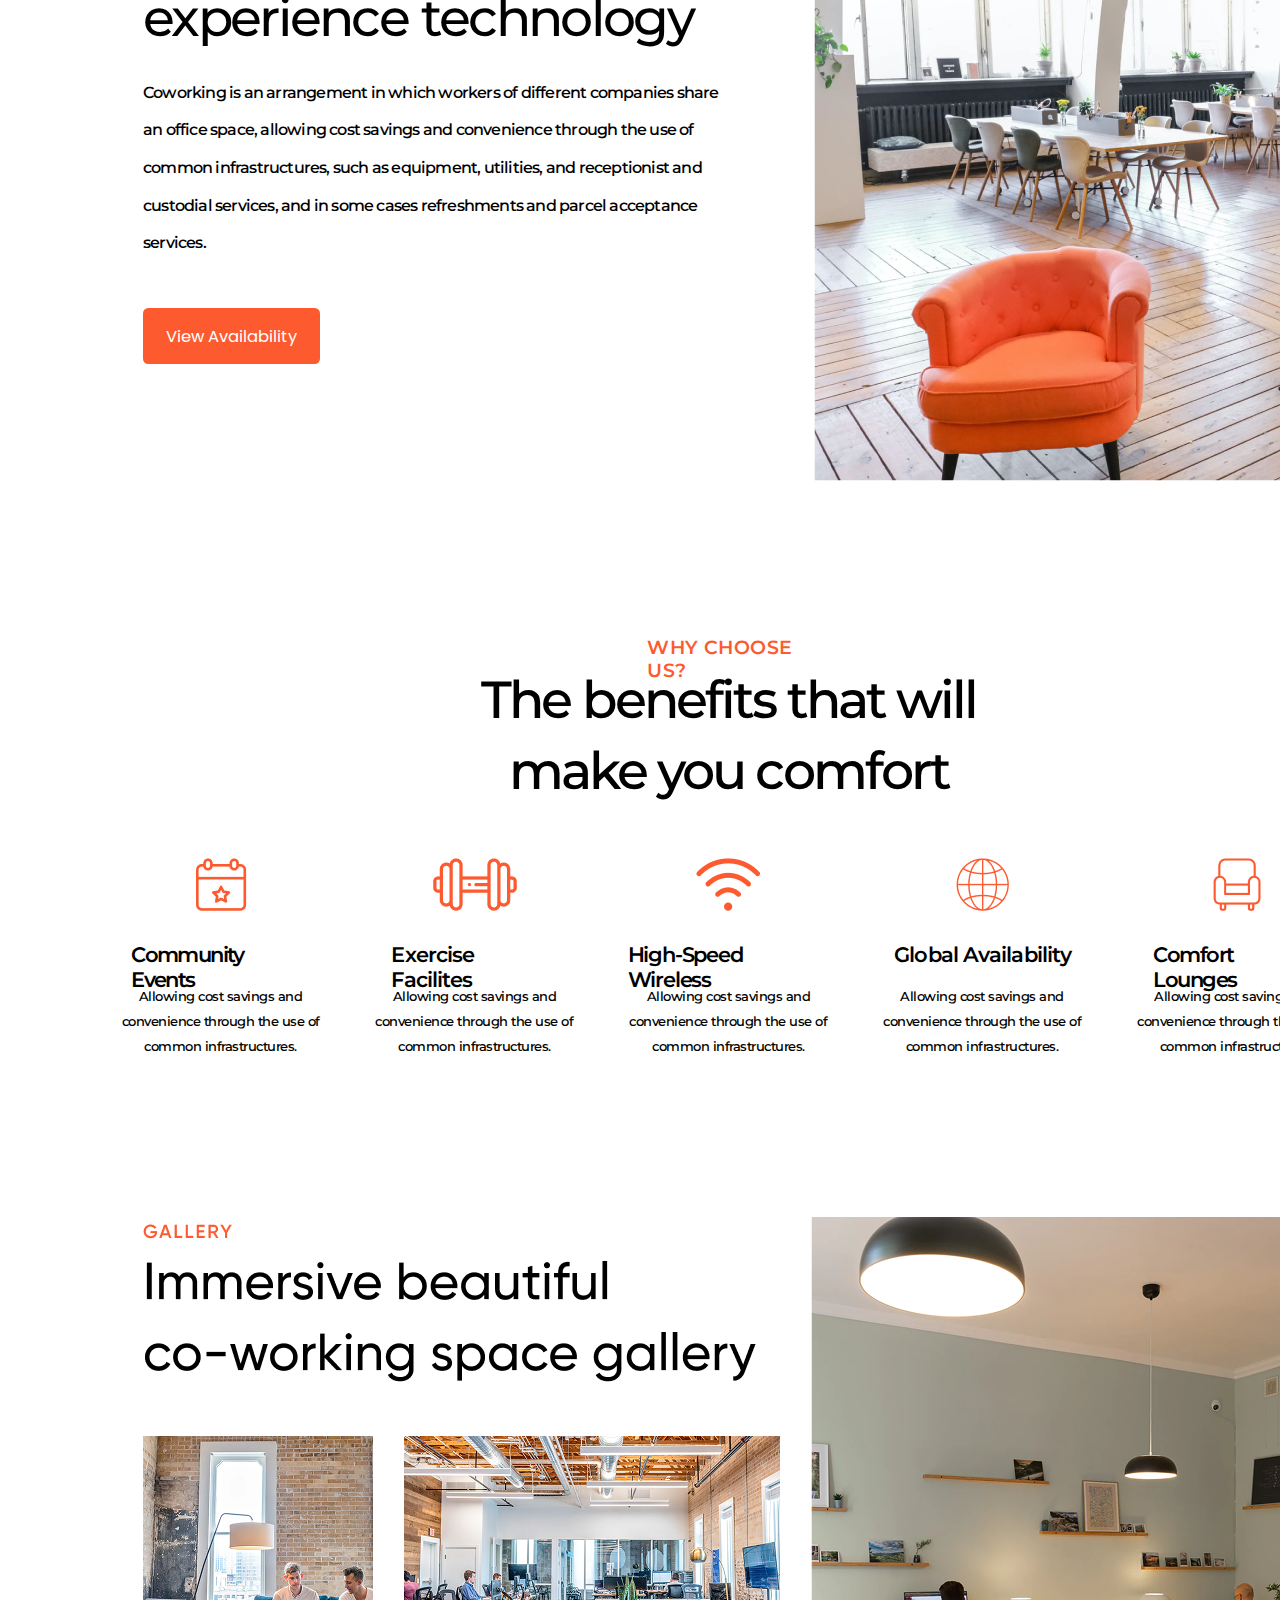
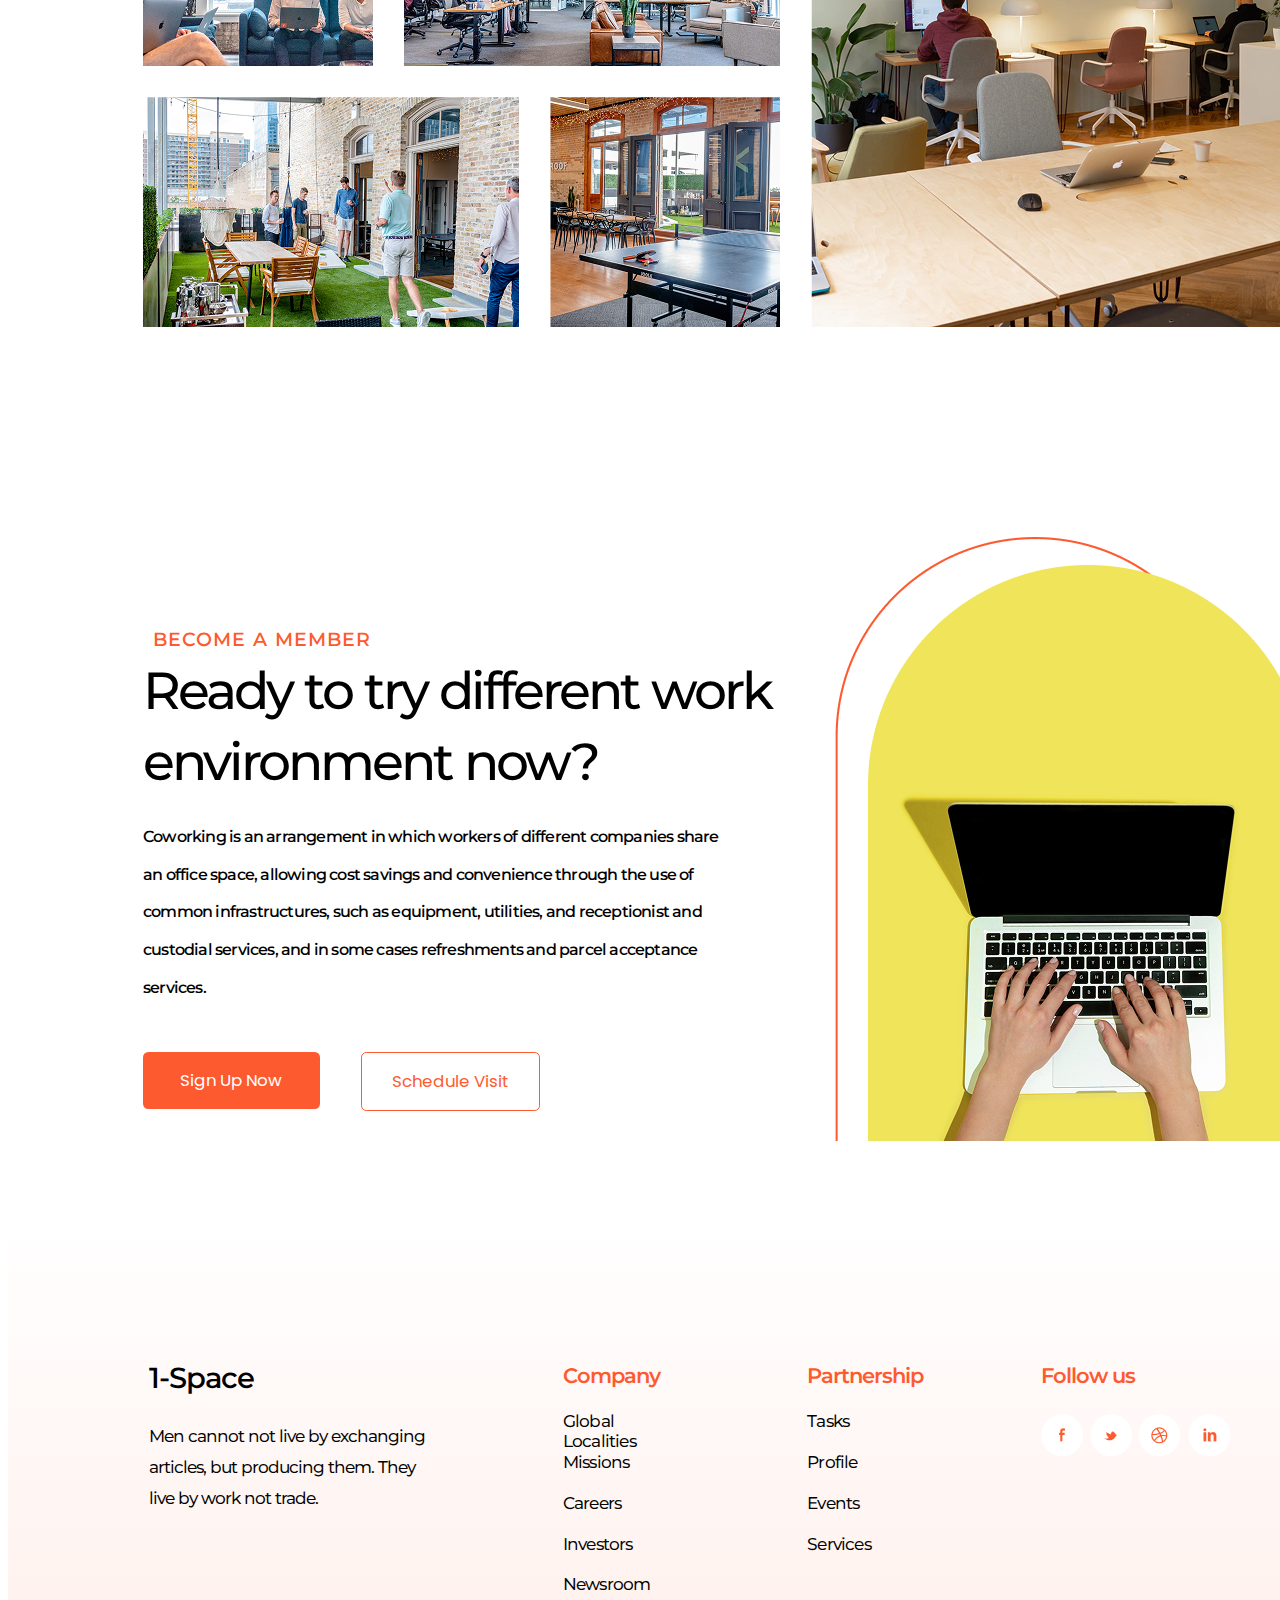
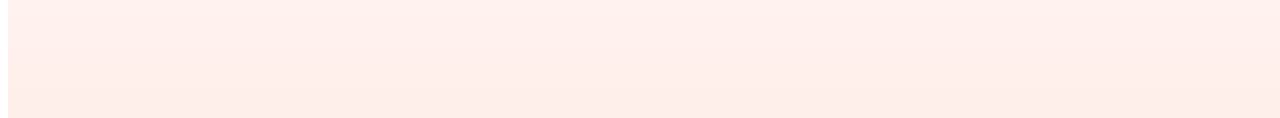
==== commit 13ce2848: "index.html" ====
--- a/CSE Lab Courses/2nd Semester/Web Design Lab (FTTE)/Assignment 1/1-Space/index.html
+++ b/CSE Lab Courses/2nd Semester/Web Design Lab (FTTE)/Assignment 1/1-Space/index.html
@@ -154,7 +154,9 @@
         <!-- division6 -->
 
 
-        <div class="gallery_img"><img src="images/Gallery.png" alt="gallery"></div>
+        <div class="gallery_img"><img src="images/Gallery.png" alt="Gallery"></div>
+        <button class="gallery_text_header">GALLERY</button>
+        <div class="immersiveBeautiful_text">Immersive beautiful <br>co-working space gallery</div>
 
 
         <!-- division7 -->
@@ -200,4 +202,4 @@
         <div class="linkedIn_img"><img src="images/LinkedIn.png" alt="LinkedIn"></div>
     </div>
 </body>
-</html>+</html>
